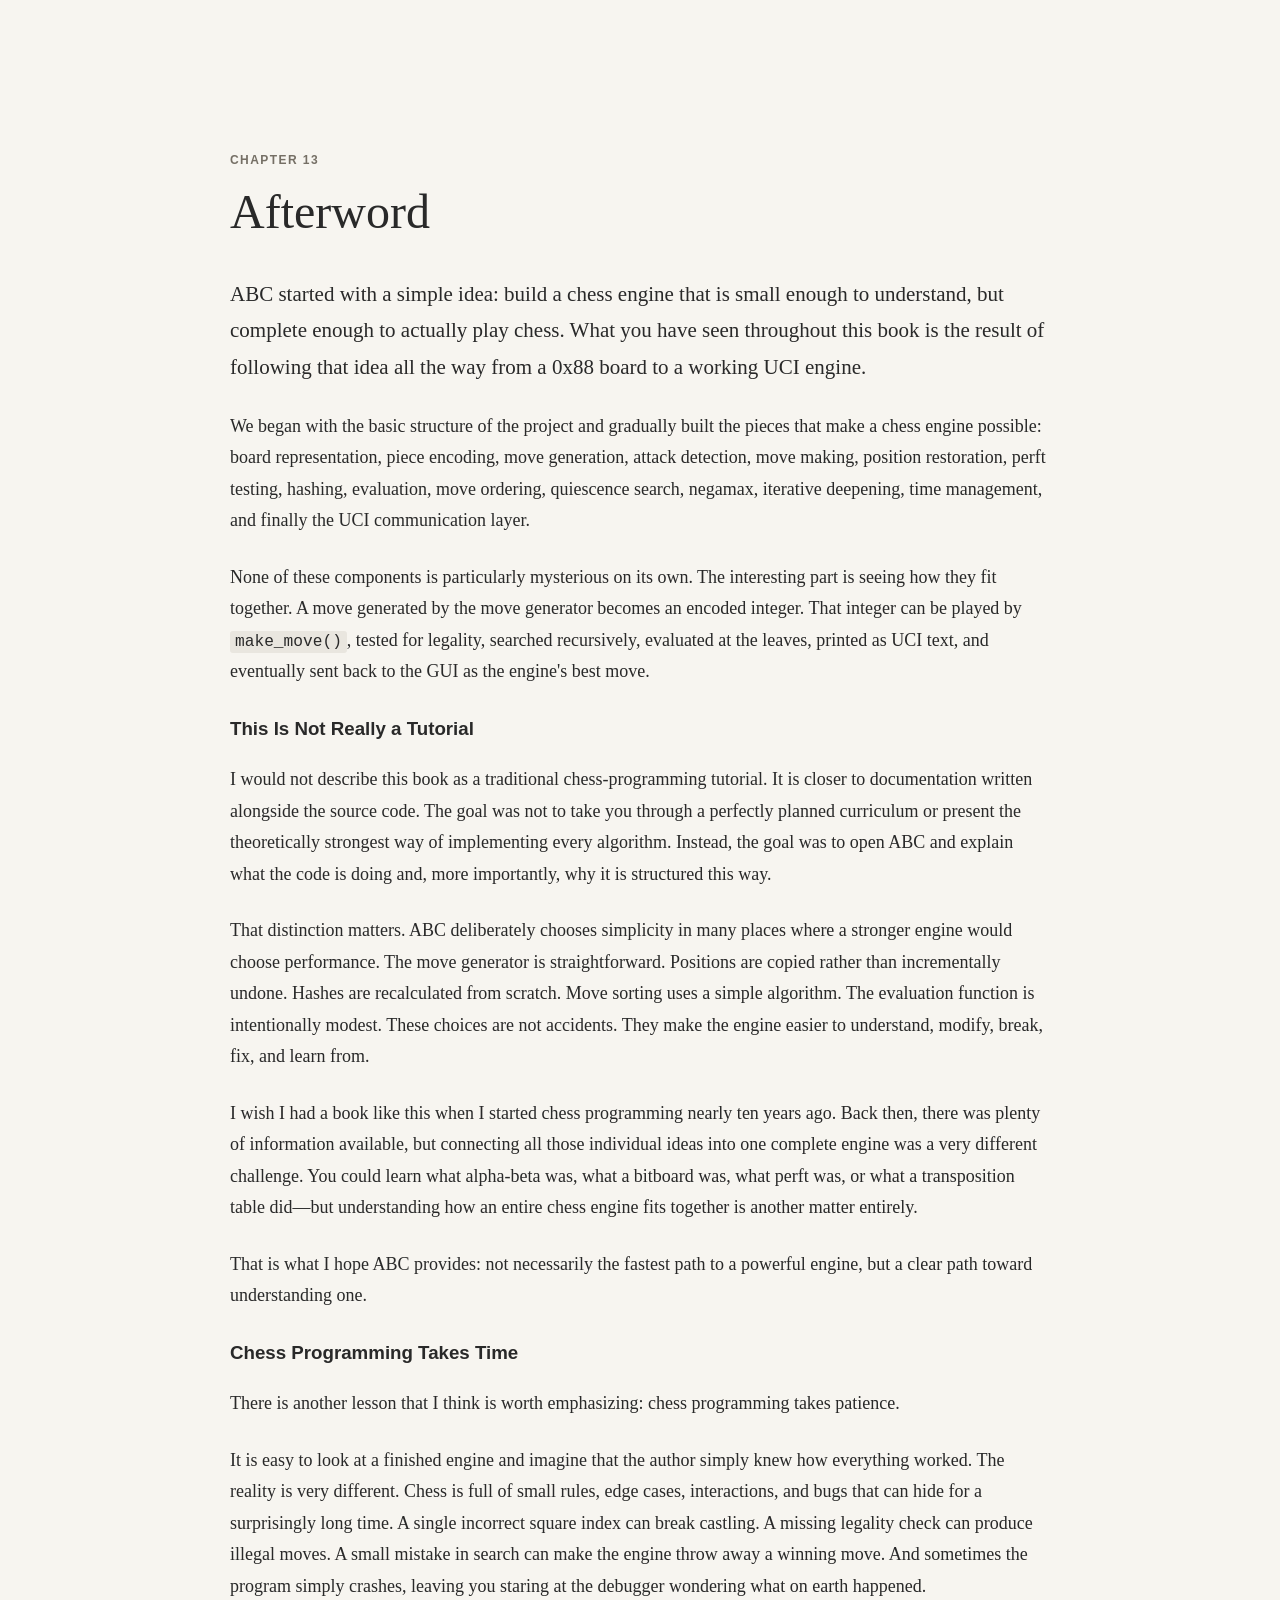
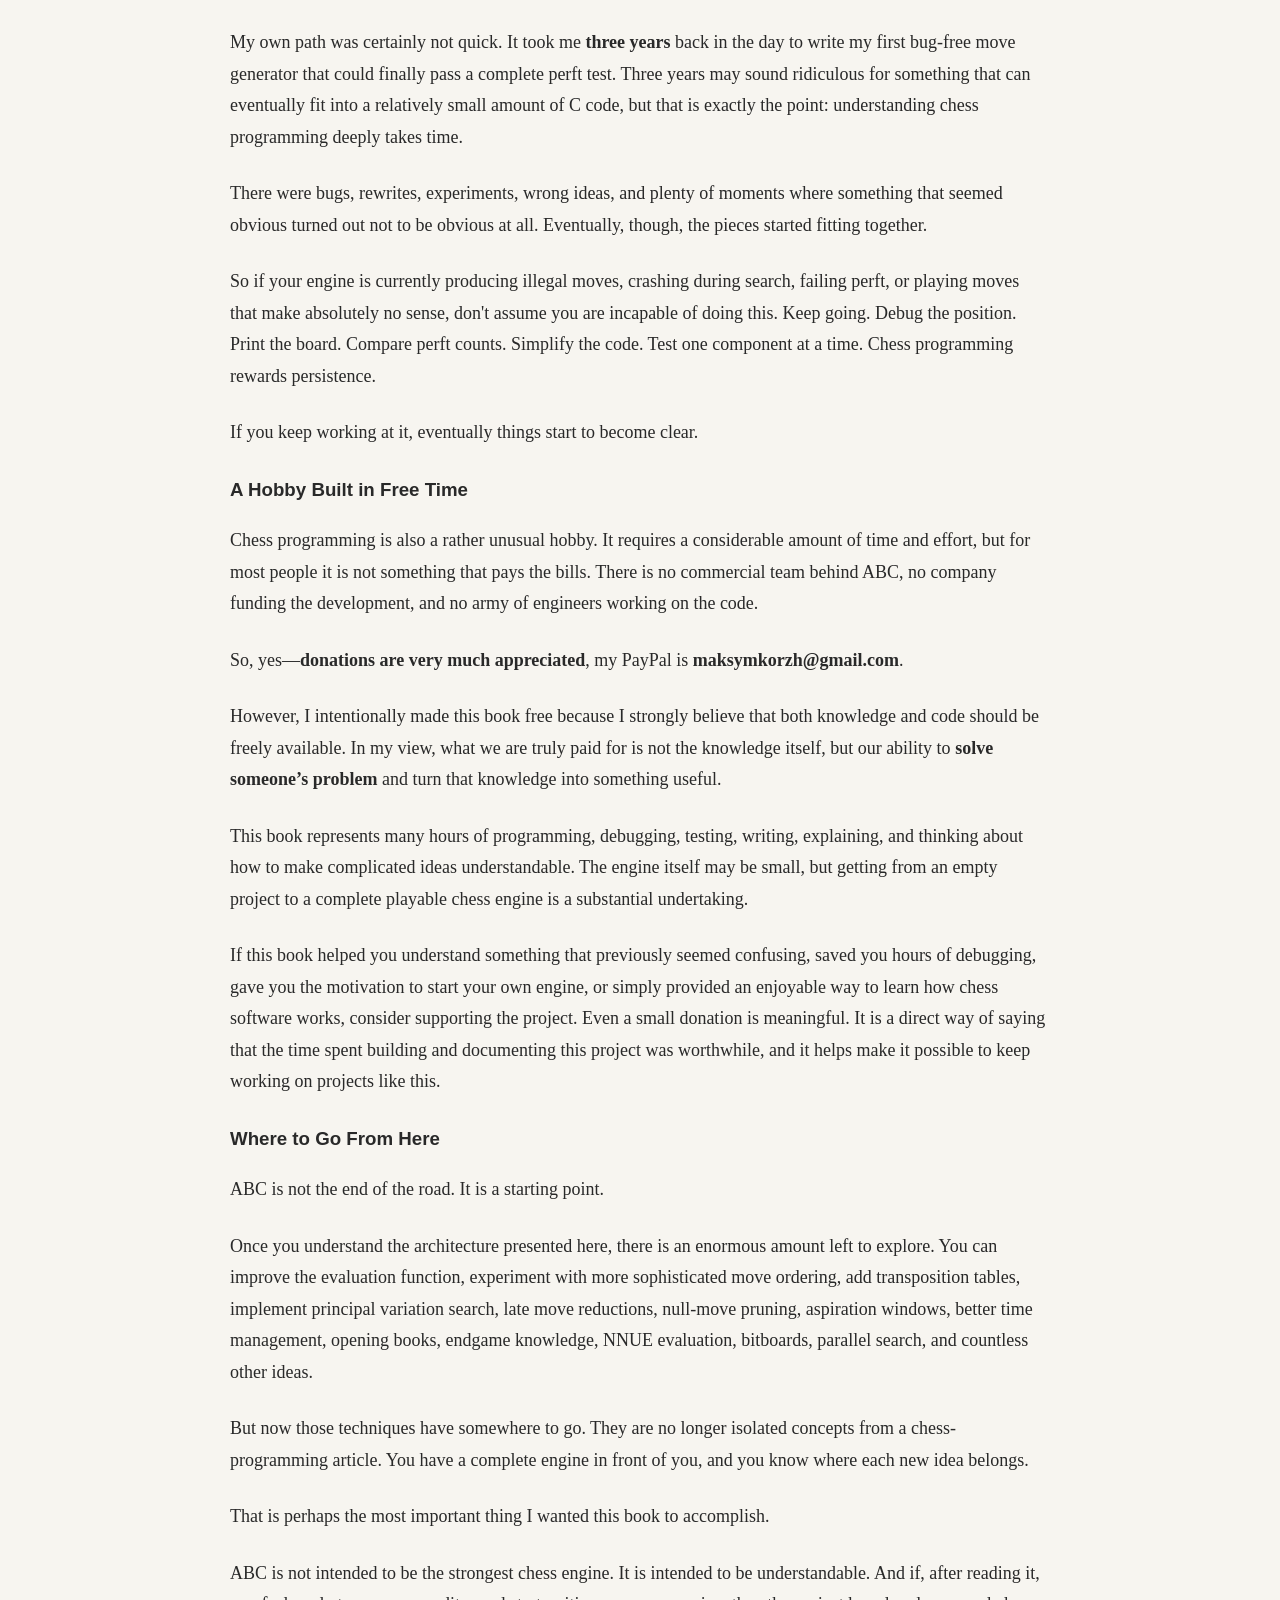
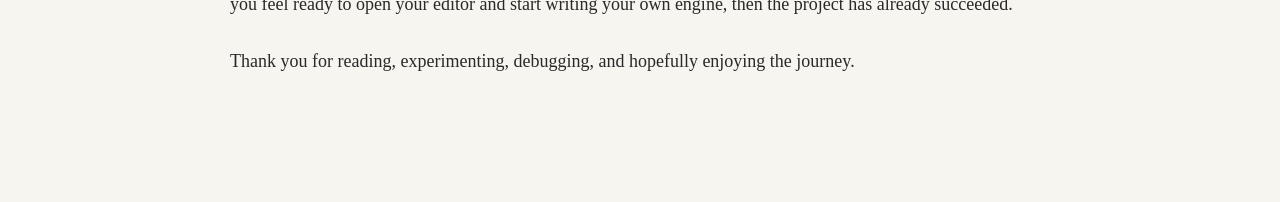
==== book/afterword.html @ 5afc15a1 "completed book" ====
<!DOCTYPE html>
<html lang="en">
<head>
    <meta charset="UTF-8">
    <meta name="viewport" content="width=device-width, initial-scale=1.0">
    <title>Afterword — ABC</title>
    <link rel="stylesheet" href="style.css">
</head>
<body>
    <main class="book">
        <article class="chapter">
            <div class="chapter-label">Chapter 13</div>
            <h2>Afterword</h2>
            <p class="lead">ABC started with a simple idea: build a chess engine that is small enough to understand, but complete enough to actually play chess. What you have seen throughout this book is the result of following that idea all the way from a 0x88 board to a working UCI engine.</p>
            <p>We began with the basic structure of the project and gradually built the pieces that make a chess engine possible: board representation, piece encoding, move generation, attack detection, move making, position restoration, perft testing, hashing, evaluation, move ordering, quiescence search, negamax, iterative deepening, time management, and finally the UCI communication layer.</p>
            <p>None of these components is particularly mysterious on its own. The interesting part is seeing how they fit together. A move generated by the move generator becomes an encoded integer. That integer can be played by <code>make_move()</code>, tested for legality, searched recursively, evaluated at the leaves, printed as UCI text, and eventually sent back to the GUI as the engine's best move.</p>
            <h3>This Is Not Really a Tutorial</h3>
            <p>I would not describe this book as a traditional chess-programming tutorial. It is closer to documentation written alongside the source code. The goal was not to take you through a perfectly planned curriculum or present the theoretically strongest way of implementing every algorithm. Instead, the goal was to open ABC and explain what the code is doing and, more importantly, why it is structured this way.</p>
            <p>That distinction matters. ABC deliberately chooses simplicity in many places where a stronger engine would choose performance. The move generator is straightforward. Positions are copied rather than incrementally undone. Hashes are recalculated from scratch. Move sorting uses a simple algorithm. The evaluation function is intentionally modest. These choices are not accidents. They make the engine easier to understand, modify, break, fix, and learn from.</p>
            <p>I wish I had a book like this when I started chess programming nearly ten years ago. Back then, there was plenty of information available, but connecting all those individual ideas into one complete engine was a very different challenge. You could learn what alpha-beta was, what a bitboard was, what perft was, or what a transposition table did—but understanding how an entire chess engine fits together is another matter entirely.</p>
            <p>That is what I hope ABC provides: not necessarily the fastest path to a powerful engine, but a clear path toward understanding one.</p>
            <h3>Chess Programming Takes Time</h3>
            <p>There is another lesson that I think is worth emphasizing: chess programming takes patience.</p>
            <p>It is easy to look at a finished engine and imagine that the author simply knew how everything worked. The reality is very different. Chess is full of small rules, edge cases, interactions, and bugs that can hide for a surprisingly long time. A single incorrect square index can break castling. A missing legality check can produce illegal moves. A small mistake in search can make the engine throw away a winning move. And sometimes the program simply crashes, leaving you staring at the debugger wondering what on earth happened.</p>
            <p>My own path was certainly not quick. It took me <strong>three years</strong> back in the day to write my first bug-free move generator that could finally pass a complete perft test. Three years may sound ridiculous for something that can eventually fit into a relatively small amount of C code, but that is exactly the point: understanding chess programming deeply takes time.</p>
            <p>There were bugs, rewrites, experiments, wrong ideas, and plenty of moments where something that seemed obvious turned out not to be obvious at all. Eventually, though, the pieces started fitting together.</p>
            <p>So if your engine is currently producing illegal moves, crashing during search, failing perft, or playing moves that make absolutely no sense, don't assume you are incapable of doing this. Keep going. Debug the position. Print the board. Compare perft counts. Simplify the code. Test one component at a time. Chess programming rewards persistence.</p>
            <p>If you keep working at it, eventually things start to become clear.</p>
            <h3>A Hobby Built in Free Time</h3>
            <p>Chess programming is also a rather unusual hobby. It requires a considerable amount of time and effort, but for most people it is not something that pays the bills. There is no commercial team behind ABC, no company funding the development, and no army of engineers working on the code.</p>
            <p>So, yes—<strong>donations are very much appreciated</strong>, my PayPal is <strong>maksymkorzh@gmail.com</strong>.</p>
            <p>However, I intentionally made this book free because I strongly believe that both knowledge and code should be freely available. In my view, what we are truly paid for is not the knowledge itself, but our ability to <strong>solve someone’s problem</strong> and turn that knowledge into something useful.</p>
            <p>This book represents many hours of programming, debugging, testing, writing, explaining, and thinking about how to make complicated ideas understandable. The engine itself may be small, but getting from an empty project to a complete playable chess engine is a substantial undertaking.</p>
            <p>If this book helped you understand something that previously seemed confusing, saved you hours of debugging, gave you the motivation to start your own engine, or simply provided an enjoyable way to learn how chess software works, consider supporting the project. Even a small donation is meaningful. It is a direct way of saying that the time spent building and documenting this project was worthwhile, and it helps make it possible to keep working on projects like this.</p>
            <h3>Where to Go From Here</h3>
            <p>ABC is not the end of the road. It is a starting point.</p>
            <p>Once you understand the architecture presented here, there is an enormous amount left to explore. You can improve the evaluation function, experiment with more sophisticated move ordering, add transposition tables, implement principal variation search, late move reductions, null-move pruning, aspiration windows, better time management, opening books, endgame knowledge, NNUE evaluation, bitboards, parallel search, and countless other ideas.</p>
            <p>But now those techniques have somewhere to go. They are no longer isolated concepts from a chess-programming article. You have a complete engine in front of you, and you know where each new idea belongs.</p>
            <p>That is perhaps the most important thing I wanted this book to accomplish.</p>
            <p>ABC is not intended to be the strongest chess engine. It is intended to be understandable. And if, after reading it, you feel ready to open your editor and start writing your own engine, then the project has already succeeded.</p>
            <p>Thank you for reading, experimenting, debugging, and hopefully enjoying the journey.</p>
        </article>
    </main>
</body>
</html>
---- book/style.css ----
* {
    box-sizing: border-box;
}

html {
    scroll-behavior: smooth;
}

body {
    margin: 0;
    background: #f7f5f0;
    color: #292929;
    font-family: -apple-system, BlinkMacSystemFont, "Segoe UI", sans-serif;
    line-height: 1.75;
}

.book {
    width: min(100% - 48px, 820px);
    margin: 0 auto;
    padding: 80px 0 100px;
}

.book-header {
    text-align: center;
    padding: 0 0 70px;
    border-bottom: 1px solid #d8d4cc;
}

.book-kicker {
    margin-bottom: 20px;
    color: #756f65;
    font-size: 12px;
    font-weight: 600;
    letter-spacing: 0.18em;
}

.book-header h1 {
    margin: 0;
    color: #1f1f1f;
    font-family: Georgia, "Times New Roman", serif;
    font-size: clamp(64px, 12vw, 110px);
    font-weight: 400;
    line-height: 1;
}

.subtitle {
    margin: 18px 0 0;
    font-family: Georgia, "Times New Roman", serif;
    font-size: 25px;
}

.description {
    max-width: 560px;
    margin: 18px auto 0;
    color: #6b675f;
    font-family: Georgia, "Times New Roman", serif;
    font-size: 16px;
}

.contents {
    padding: 55px 0 65px;
    border-bottom: 1px solid #d8d4cc;
}

.contents h2,
.chapter h2 {
    margin: 0;
    font-family: Georgia, "Times New Roman", serif;
    font-weight: 400;
}

.contents h2 {
    margin-bottom: 25px;
    font-size: 28px;
}

.contents ol {
    margin: 0;
    padding: 0;
    list-style: none;
}

.contents li {
    margin: 0;
}

.contents a {
    display: flex;
    gap: 14px;
    padding: 8px 0;
    color: #292929;
    font-family: Georgia, "Times New Roman", serif;
    text-decoration: none;
    border-bottom: 1px dotted #d2cec6;
}

.contents a:hover {
    color: #756f65;
}

.contents a span {
    width: 25px;
    color: #8a847a;
}

.chapter {
    padding-top: 70px;
}

.chapter-label {
    margin-bottom: 12px;
    color: #756f65;
    font-size: 12px;
    font-weight: 600;
    letter-spacing: 0.12em;
    text-transform: uppercase;
}

.chapter h2 {
    margin-bottom: 35px;
    font-size: clamp(34px, 6vw, 48px);
    line-height: 1.2;
}

.chapter p {
    margin: 0 0 25px;
    font-family: Georgia, "Times New Roman", serif;
    font-size: 18px;
    font-variant-numeric: lining-nums tabular-nums;
}

.chapter .lead {
    font-size: 21px;
}

.note {
    margin: 40px 0;
    padding: 25px 30px;
    background: #efede8;
    border-left: 3px solid #9b958b;
}

.note-title {
    margin-bottom: 8px;
    font-family: Georgia, "Times New Roman", serif;
    font-size: 18px;
    font-weight: 700;
}

.note p {
    margin: 0;
}

pre {
    margin: 35px 0;
    padding: 25px;
    overflow-x: auto;
    background: #f1f0ed;
    color: #292929;
    border: 1px solid #ddd9d0;
    border-radius: 6px;
    font-family: "SFMono-Regular", Consolas, "Liberation Mono", Menlo, monospace;
    font-size: 14px;
    line-height: 1.65;
}

code {
    padding: 2px 5px;
    background: #e9e6df;
    border-radius: 3px;
    font-family: "SFMono-Regular", Consolas, "Liberation Mono", Menlo, monospace;
    font-size: 0.9em;
}

pre code {
    padding: 0;
    background: transparent;
}

@media (max-width: 600px) {
    .book {
        width: min(100% - 30px, 820px);
        padding: 50px 0 70px;
    }

    .book-header {
        padding-bottom: 50px;
    }

    .contents {
        padding: 40px 0 50px;
    }

    .chapter {
        padding-top: 50px;
    }

    .chapter p {
        font-size: 17px;
    }

    .chapter .lead {
        font-size: 19px;
    }

    .note {
        padding: 20px;
    }

    pre {
        margin: 25px -5px;
        padding: 18px;
        font-size: 12px;
    }
}
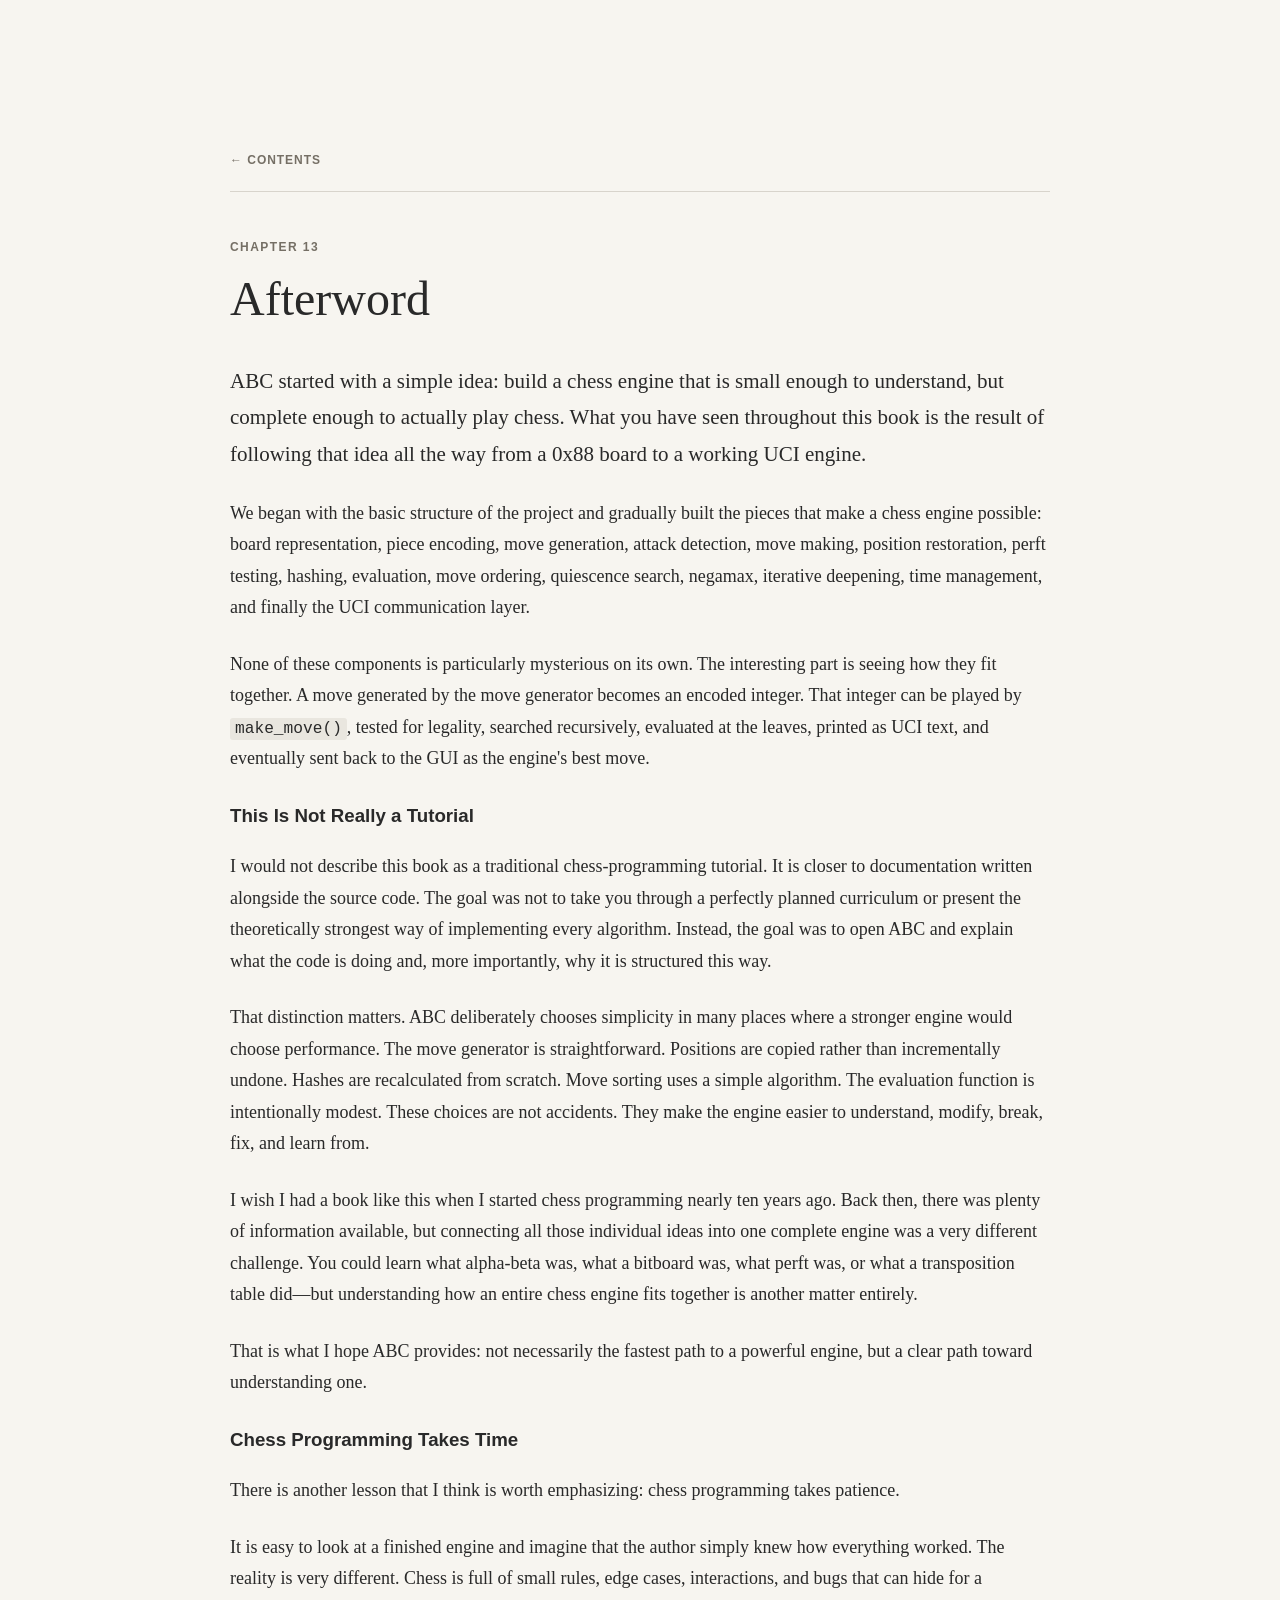
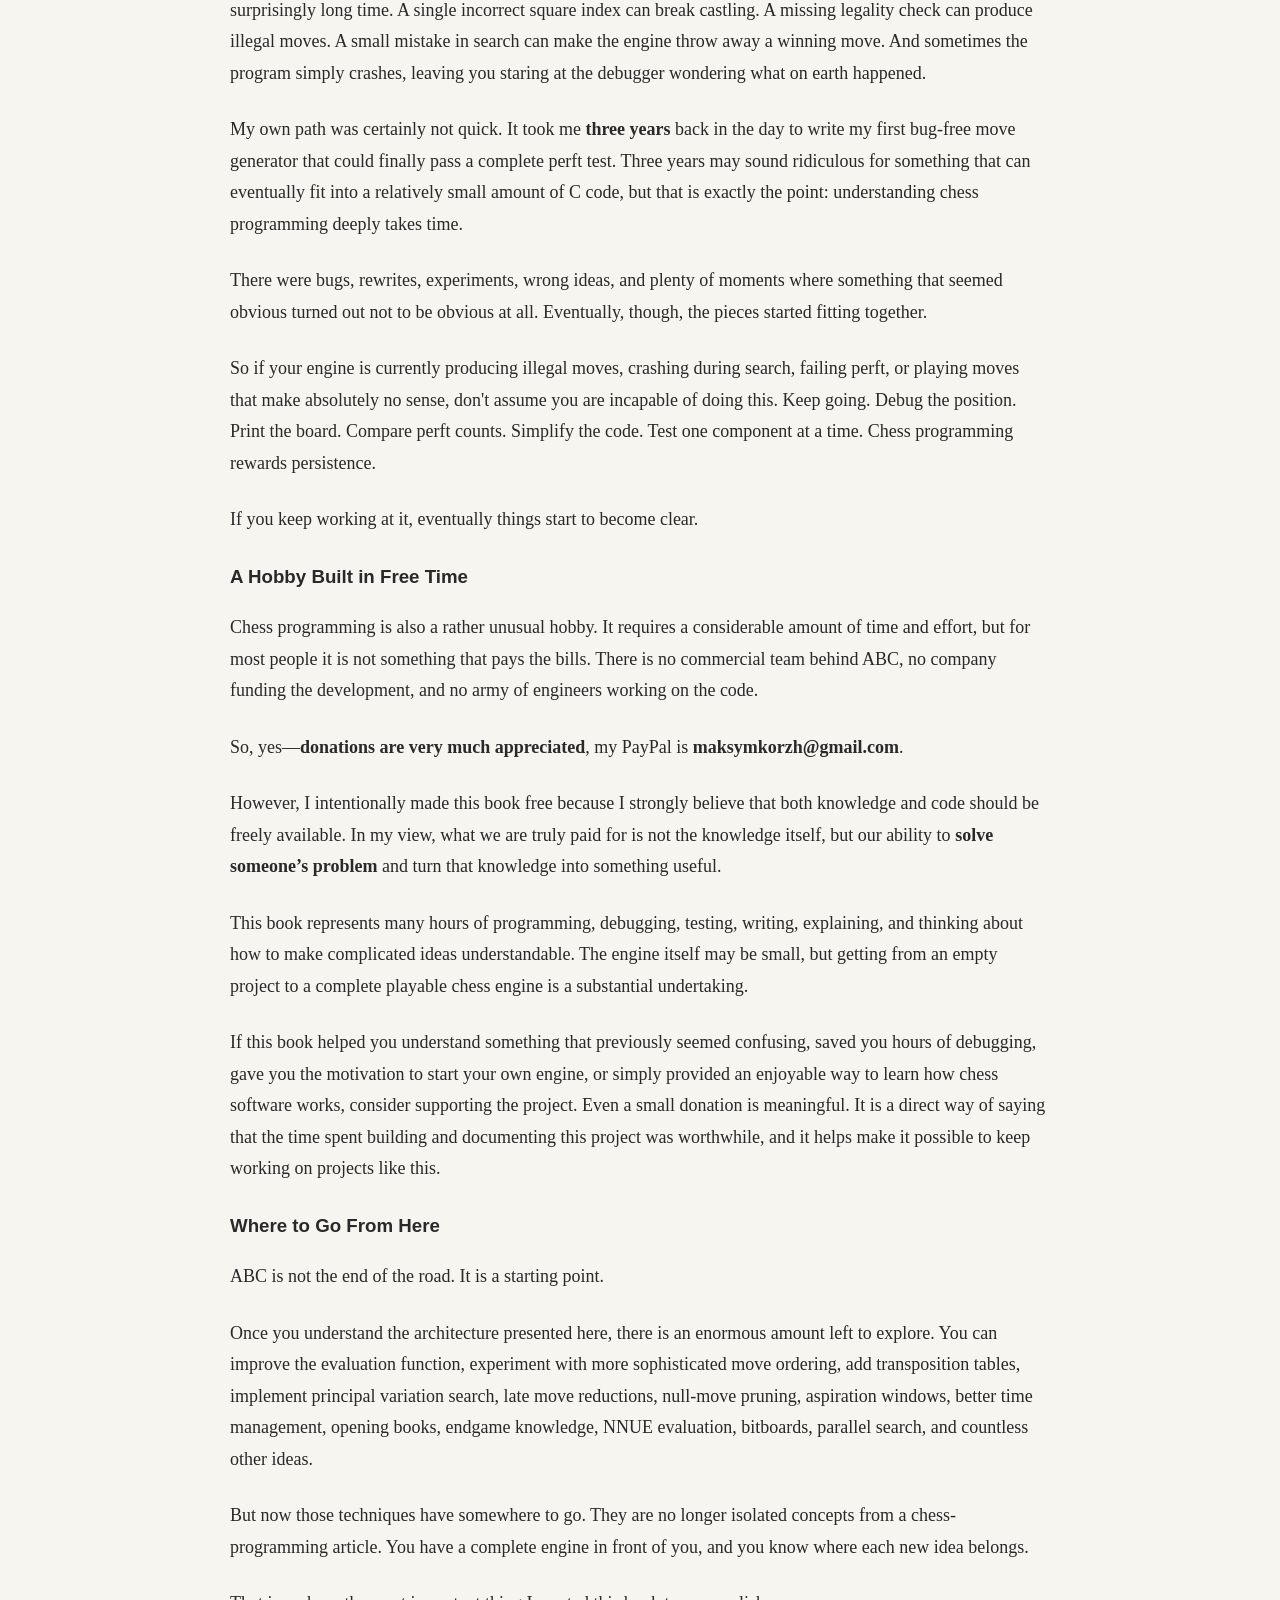
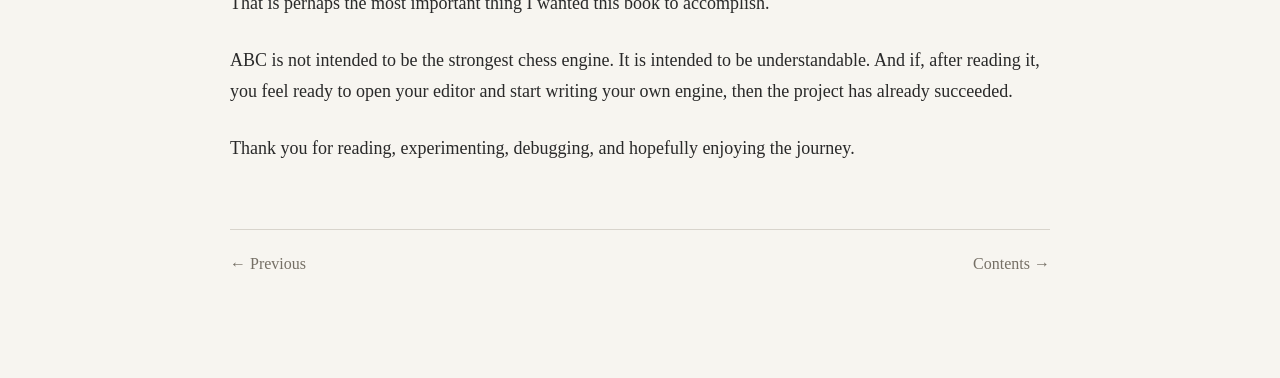
==== commit 6622488c: "added navigation and source code link to book" ====
--- a/book/afterword.html
+++ b/book/afterword.html
@@ -9,6 +9,7 @@
 <body>
     <main class="book">
         <article class="chapter">
+            <nav class="chapter-nav"><a href="../index.html">← Contents</a></nav>
             <div class="chapter-label">Chapter 13</div>
             <h2>Afterword</h2>
             <p class="lead">ABC started with a simple idea: build a chess engine that is small enough to understand, but complete enough to actually play chess. What you have seen throughout this book is the result of following that idea all the way from a 0x88 board to a working UCI engine.</p>
@@ -39,6 +40,10 @@
             <p>That is perhaps the most important thing I wanted this book to accomplish.</p>
             <p>ABC is not intended to be the strongest chess engine. It is intended to be understandable. And if, after reading it, you feel ready to open your editor and start writing your own engine, then the project has already succeeded.</p>
             <p>Thank you for reading, experimenting, debugging, and hopefully enjoying the journey.</p>
+            <nav class="chapter-nav-bottom">
+                <a href="misc.html">← Previous</a>
+                <a class="next" href="../index.html">Contents →</a>
+            </nav>
         </article>
     </main>
 </body>
--- a/book/style.css
+++ b/book/style.css
@@ -131,6 +131,72 @@
 
 .chapter .lead {
     font-size: 21px;
+}
+
+.chapter-nav {
+    display: flex;
+    justify-content: space-between;
+    align-items: center;
+    margin: 0 0 45px;
+    padding-bottom: 20px;
+    border-bottom: 1px solid #d8d4cc;
+}
+
+.chapter-nav a {
+    color: #756f65;
+    font-size: 12px;
+    font-weight: 600;
+    letter-spacing: 0.08em;
+    text-decoration: none;
+    text-transform: uppercase;
+}
+
+.chapter-nav a:hover {
+    color: #292929;
+}
+
+.chapter-nav-bottom {
+    display: flex;
+    justify-content: space-between;
+    align-items: center;
+    margin-top: 65px;
+    padding-top: 20px;
+    border-top: 1px solid #d8d4cc;
+}
+
+.chapter-nav-bottom a {
+    color: #756f65;
+    font-family: Georgia, "Times New Roman", serif;
+    font-size: 16px;
+    text-decoration: none;
+}
+
+.chapter-nav-bottom a:hover {
+    color: #292929;
+}
+
+.chapter-nav-bottom .next {
+    margin-left: auto;
+}
+
+.book-navigation {
+    display: flex;
+    margin-top: 30px;
+}
+
+.book-navigation-center {
+    justify-content: center;
+}
+
+.book-navigation a {
+    color: #756f65;
+    font-family: Georgia, "Times New Roman", serif;
+    font-size: 15px;
+    text-decoration: none;
+}
+
+.book-navigation a:hover {
+    color: #292929;
 }
 
 .note {
@@ -203,6 +269,14 @@
         font-size: 19px;
     }
 
+    .chapter-nav {
+        margin-bottom: 35px;
+    }
+
+    .chapter-nav-bottom {
+        margin-top: 50px;
+    }
+
     .note {
         padding: 20px;
     }
